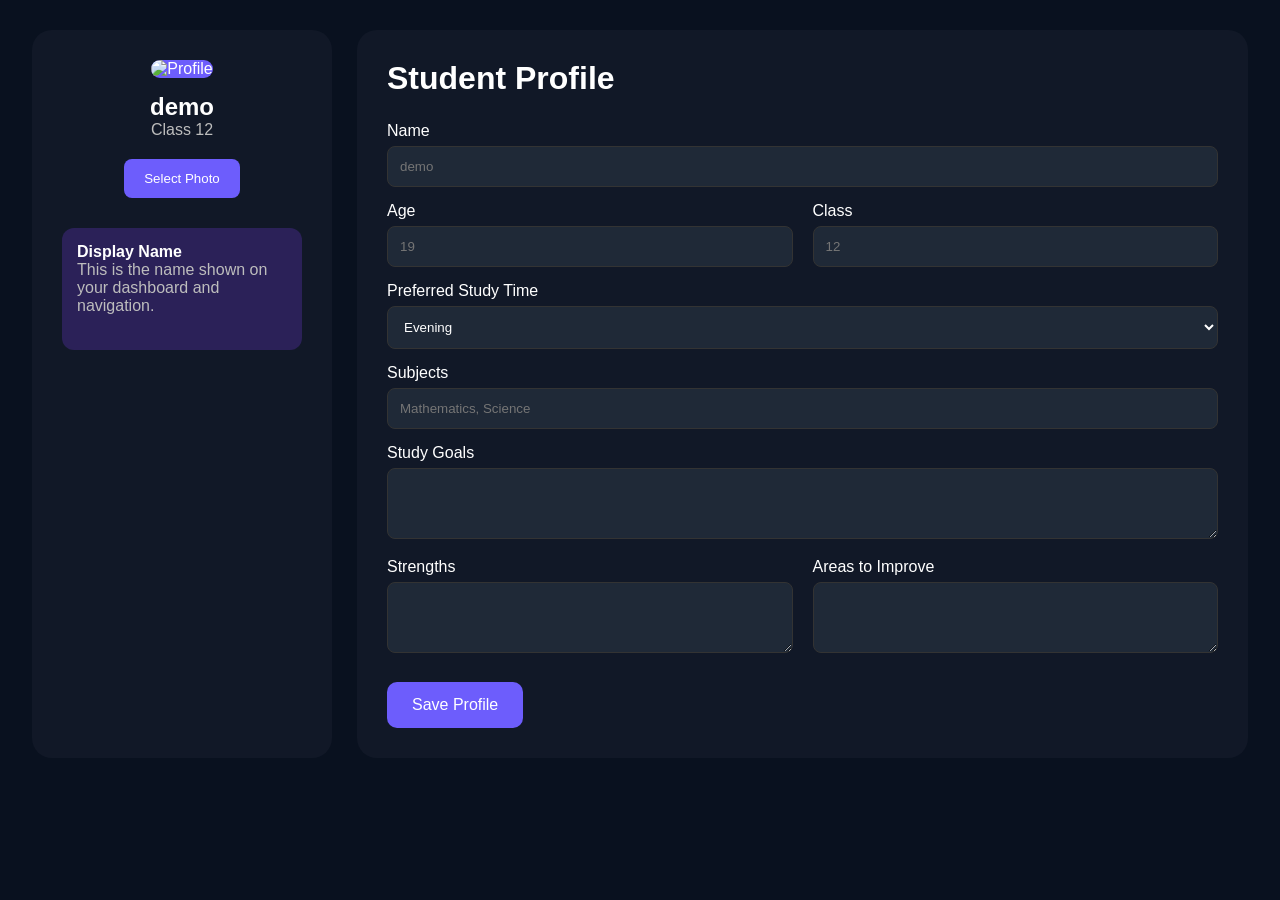
==== index.html @ e69a2b8f "Initial commit" ====
<!DOCTYPE html>
<html lang="en">
<head>
<meta charset="UTF-8">
<meta name="viewport" content="width=device-width, initial-scale=1.0">
<title>Student Profile</title>
<link rel="stylesheet" href="style.css">
</head>
<body>

<div class="container">

    <!-- Left Card -->
    <div class="profile-card">

        <div class="avatar">
            <img src="images/profile.png" alt="Profile">
        </div>

        <h2>demo</h2>
        <p>Class 12</p>

        <button>Select Photo</button>

        <div class="info-box">
            <h4>Display Name</h4>
            <p>This is the name shown on your dashboard and navigation.</p>
        </div>

    </div>

    <!-- Right Form -->

    <div class="form-card">

        <h1>Student Profile</h1>

        <label>Name</label>
        <input type="text" placeholder="demo">

        <div class="row">
            <div>
                <label>Age</label>
                <input type="number" placeholder="19">
            </div>

            <div>
                <label>Class</label>
                <input type="text" placeholder="12">
            </div>
        </div>

        <label>Preferred Study Time</label>

        <select>
            <option>Morning</option>
            <option>Afternoon</option>
            <option selected>Evening</option>
            <option>Night</option>
        </select>

        <label>Subjects</label>

        <input type="text" placeholder="Mathematics, Science">

        <label>Study Goals</label>

        <textarea rows="3"></textarea>

        <div class="row">

            <div>
                <label>Strengths</label>
                <textarea rows="3"></textarea>
            </div>

            <div>
                <label>Areas to Improve</label>
                <textarea rows="3"></textarea>
            </div>

        </div>

        <button class="save-btn">Save Profile</button>

    </div>

</div>

<script src="script.js"></script>

</body>
</html>
---- style.css ----
*{
margin:0;
padding:0;
box-sizing:border-box;
font-family:Arial,sans-serif;
}

body{
background:#09111f;
color:white;
}

.container{
width:95%;
max-width:1300px;
margin:30px auto;
display:flex;
gap:25px;
}

.profile-card{
width:300px;
background:#111827;
border-radius:20px;
padding:30px;
text-align:center;
}

.avatar img{
width:120px;
height:120px;
border-radius:20px;
object-fit:cover;
background:#6d5dfc;
}

.profile-card h2{
margin-top:15px;
}

.profile-card p{
color:#bdbdbd;
margin-bottom:20px;
}

.profile-card button{
background:#6d5dfc;
color:white;
border:none;
padding:12px 20px;
border-radius:8px;
cursor:pointer;
}

.info-box{
margin-top:30px;
background:#2b2158;
padding:15px;
border-radius:12px;
text-align:left;
}

.form-card{
flex:1;
background:#111827;
border-radius:20px;
padding:30px;
}

.form-card h1{
margin-bottom:25px;
}

label{
display:block;
margin-top:15px;
margin-bottom:6px;
}

input,
select,
textarea{
width:100%;
padding:12px;
background:#1f2937;
border:1px solid #333;
border-radius:8px;
color:white;
}

.row{
display:flex;
gap:20px;
}

.row div{
flex:1;
}

.save-btn{
margin-top:25px;
background:#6d5dfc;
padding:14px 25px;
border:none;
border-radius:10px;
color:white;
font-size:16px;
cursor:pointer;
}

.save-btn:hover{
background:#5b4bf0;
}
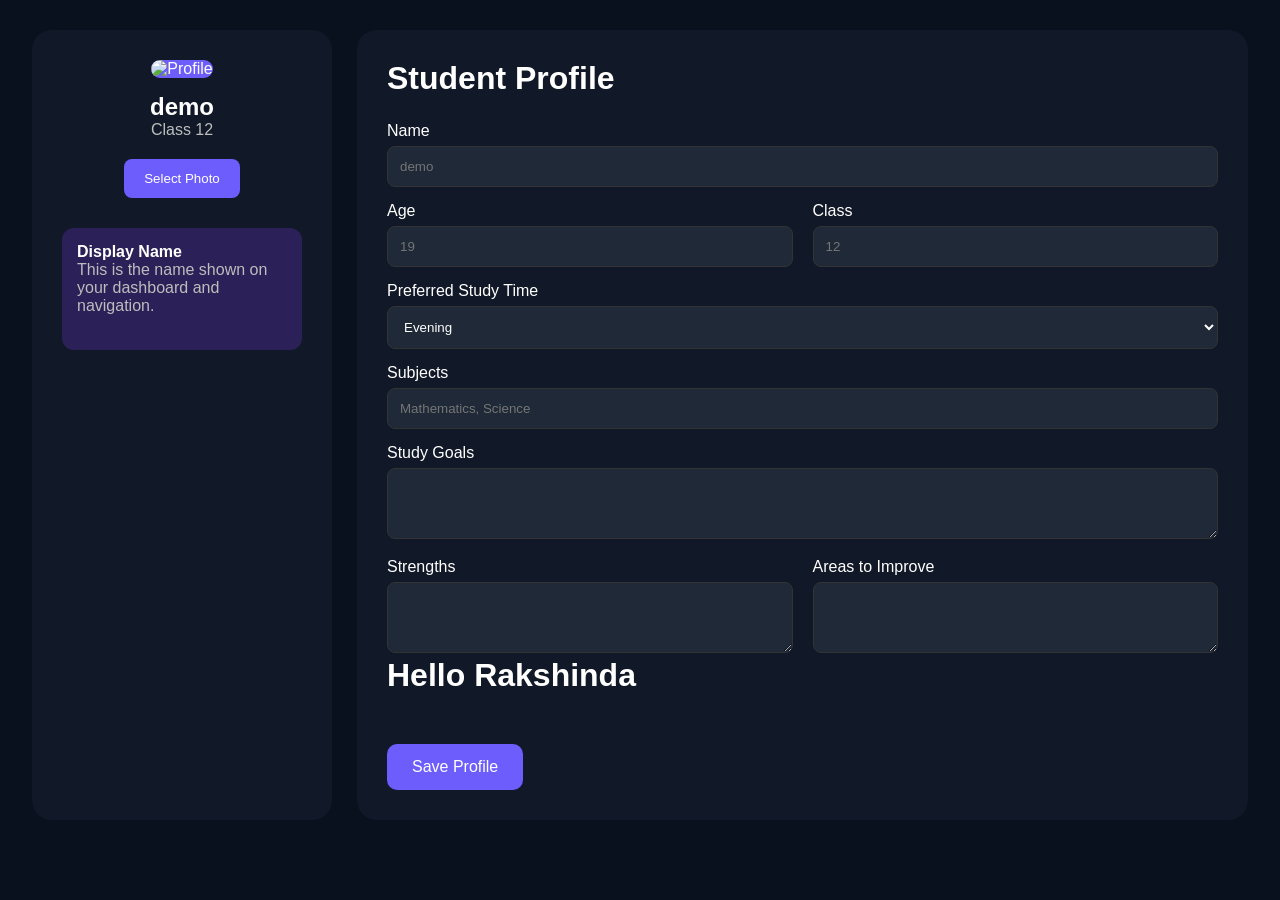
==== commit 23e71111: "Updated index.html" ====
--- a/index.html
+++ b/index.html
@@ -1,93 +1,94 @@
-<!DOCTYPE html>
-<html lang="en">
-<head>
-<meta charset="UTF-8">
-<meta name="viewport" content="width=device-width, initial-scale=1.0">
-<title>Student Profile</title>
-<link rel="stylesheet" href="style.css">
-</head>
-<body>
-
-<div class="container">
-
-    <!-- Left Card -->
-    <div class="profile-card">
-
-        <div class="avatar">
-            <img src="images/profile.png" alt="Profile">
-        </div>
-
-        <h2>demo</h2>
-        <p>Class 12</p>
-
-        <button>Select Photo</button>
-
-        <div class="info-box">
-            <h4>Display Name</h4>
-            <p>This is the name shown on your dashboard and navigation.</p>
-        </div>
-
-    </div>
-
-    <!-- Right Form -->
-
-    <div class="form-card">
-
-        <h1>Student Profile</h1>
-
-        <label>Name</label>
-        <input type="text" placeholder="demo">
-
-        <div class="row">
-            <div>
-                <label>Age</label>
-                <input type="number" placeholder="19">
-            </div>
-
-            <div>
-                <label>Class</label>
-                <input type="text" placeholder="12">
-            </div>
-        </div>
-
-        <label>Preferred Study Time</label>
-
-        <select>
-            <option>Morning</option>
-            <option>Afternoon</option>
-            <option selected>Evening</option>
-            <option>Night</option>
-        </select>
-
-        <label>Subjects</label>
-
-        <input type="text" placeholder="Mathematics, Science">
-
-        <label>Study Goals</label>
-
-        <textarea rows="3"></textarea>
-
-        <div class="row">
-
-            <div>
-                <label>Strengths</label>
-                <textarea rows="3"></textarea>
-            </div>
-
-            <div>
-                <label>Areas to Improve</label>
-                <textarea rows="3"></textarea>
-            </div>
-
-        </div>
-
-        <button class="save-btn">Save Profile</button>
-
-    </div>
-
-</div>
-
-<script src="script.js"></script>
-
-</body>
+<!DOCTYPE html>
+<html lang="en">
+<head>
+<meta charset="UTF-8">
+<meta name="viewport" content="width=device-width, initial-scale=1.0">
+<title>Student Profile</title>
+<link rel="stylesheet" href="style.css">
+</head>
+<body>
+
+<div class="container">
+
+    <!-- Left Card -->
+    <div class="profile-card">
+
+        <div class="avatar">
+            <img src="images/profile.png" alt="Profile">
+        </div>
+
+        <h2>demo</h2>
+        <p>Class 12</p>
+
+        <button>Select Photo</button>
+
+        <div class="info-box">
+            <h4>Display Name</h4>
+            <p>This is the name shown on your dashboard and navigation.</p>
+        </div>
+
+    </div>
+
+    <!-- Right Form -->
+
+    <div class="form-card">
+
+        <h1>Student Profile</h1>
+
+        <label>Name</label>
+        <input type="text" placeholder="demo">
+
+        <div class="row">
+            <div>
+                <label>Age</label>
+                <input type="number" placeholder="19">
+            </div>
+
+            <div>
+                <label>Class</label>
+                <input type="text" placeholder="12">
+            </div>
+        </div>
+
+        <label>Preferred Study Time</label>
+
+        <select>
+            <option>Morning</option>
+            <option>Afternoon</option>
+            <option selected>Evening</option>
+            <option>Night</option>
+        </select>
+
+        <label>Subjects</label>
+
+        <input type="text" placeholder="Mathematics, Science">
+
+        <label>Study Goals</label>
+
+        <textarea rows="3"></textarea>
+
+        <div class="row">
+
+            <div>
+                <label>Strengths</label>
+                <textarea rows="3"></textarea>
+            </div>
+
+            <div>
+                <label>Areas to Improve</label>
+                <textarea rows="3"></textarea>
+            </div>
+
+        </div>
+        <h1>Hello Rakshinda</h1>
+
+        <button class="save-btn">Save Profile</button>
+
+    </div>
+
+</div>
+
+<script src="script.js"></script>
+
+</body>
 </html>
--- a/style.css
+++ b/style.css
@@ -1,113 +1,113 @@
-*{
-margin:0;
-padding:0;
-box-sizing:border-box;
-font-family:Arial,sans-serif;
-}
-
-body{
-background:#09111f;
-color:white;
-}
-
-.container{
-width:95%;
-max-width:1300px;
-margin:30px auto;
-display:flex;
-gap:25px;
-}
-
-.profile-card{
-width:300px;
-background:#111827;
-border-radius:20px;
-padding:30px;
-text-align:center;
-}
-
-.avatar img{
-width:120px;
-height:120px;
-border-radius:20px;
-object-fit:cover;
-background:#6d5dfc;
-}
-
-.profile-card h2{
-margin-top:15px;
-}
-
-.profile-card p{
-color:#bdbdbd;
-margin-bottom:20px;
-}
-
-.profile-card button{
-background:#6d5dfc;
-color:white;
-border:none;
-padding:12px 20px;
-border-radius:8px;
-cursor:pointer;
-}
-
-.info-box{
-margin-top:30px;
-background:#2b2158;
-padding:15px;
-border-radius:12px;
-text-align:left;
-}
-
-.form-card{
-flex:1;
-background:#111827;
-border-radius:20px;
-padding:30px;
-}
-
-.form-card h1{
-margin-bottom:25px;
-}
-
-label{
-display:block;
-margin-top:15px;
-margin-bottom:6px;
-}
-
-input,
-select,
-textarea{
-width:100%;
-padding:12px;
-background:#1f2937;
-border:1px solid #333;
-border-radius:8px;
-color:white;
-}
-
-.row{
-display:flex;
-gap:20px;
-}
-
-.row div{
-flex:1;
-}
-
-.save-btn{
-margin-top:25px;
-background:#6d5dfc;
-padding:14px 25px;
-border:none;
-border-radius:10px;
-color:white;
-font-size:16px;
-cursor:pointer;
-}
-
-.save-btn:hover{
-background:#5b4bf0;
+*{
+margin:0;
+padding:0;
+box-sizing:border-box;
+font-family:Arial,sans-serif;
+}
+
+body{
+background:#09111f;
+color:white;
+}
+
+.container{
+width:95%;
+max-width:1300px;
+margin:30px auto;
+display:flex;
+gap:25px;
+}
+
+.profile-card{
+width:300px;
+background:#111827;
+border-radius:20px;
+padding:30px;
+text-align:center;
+}
+
+.avatar img{
+width:120px;
+height:120px;
+border-radius:20px;
+object-fit:cover;
+background:#6d5dfc;
+}
+
+.profile-card h2{
+margin-top:15px;
+}
+
+.profile-card p{
+color:#bdbdbd;
+margin-bottom:20px;
+}
+
+.profile-card button{
+background:#6d5dfc;
+color:white;
+border:none;
+padding:12px 20px;
+border-radius:8px;
+cursor:pointer;
+}
+
+.info-box{
+margin-top:30px;
+background:#2b2158;
+padding:15px;
+border-radius:12px;
+text-align:left;
+}
+
+.form-card{
+flex:1;
+background:#111827;
+border-radius:20px;
+padding:30px;
+}
+
+.form-card h1{
+margin-bottom:25px;
+}
+
+label{
+display:block;
+margin-top:15px;
+margin-bottom:6px;
+}
+
+input,
+select,
+textarea{
+width:100%;
+padding:12px;
+background:#1f2937;
+border:1px solid #333;
+border-radius:8px;
+color:white;
+}
+
+.row{
+display:flex;
+gap:20px;
+}
+
+.row div{
+flex:1;
+}
+
+.save-btn{
+margin-top:25px;
+background:#6d5dfc;
+padding:14px 25px;
+border:none;
+border-radius:10px;
+color:white;
+font-size:16px;
+cursor:pointer;
+}
+
+.save-btn:hover{
+background:#5b4bf0;
 }
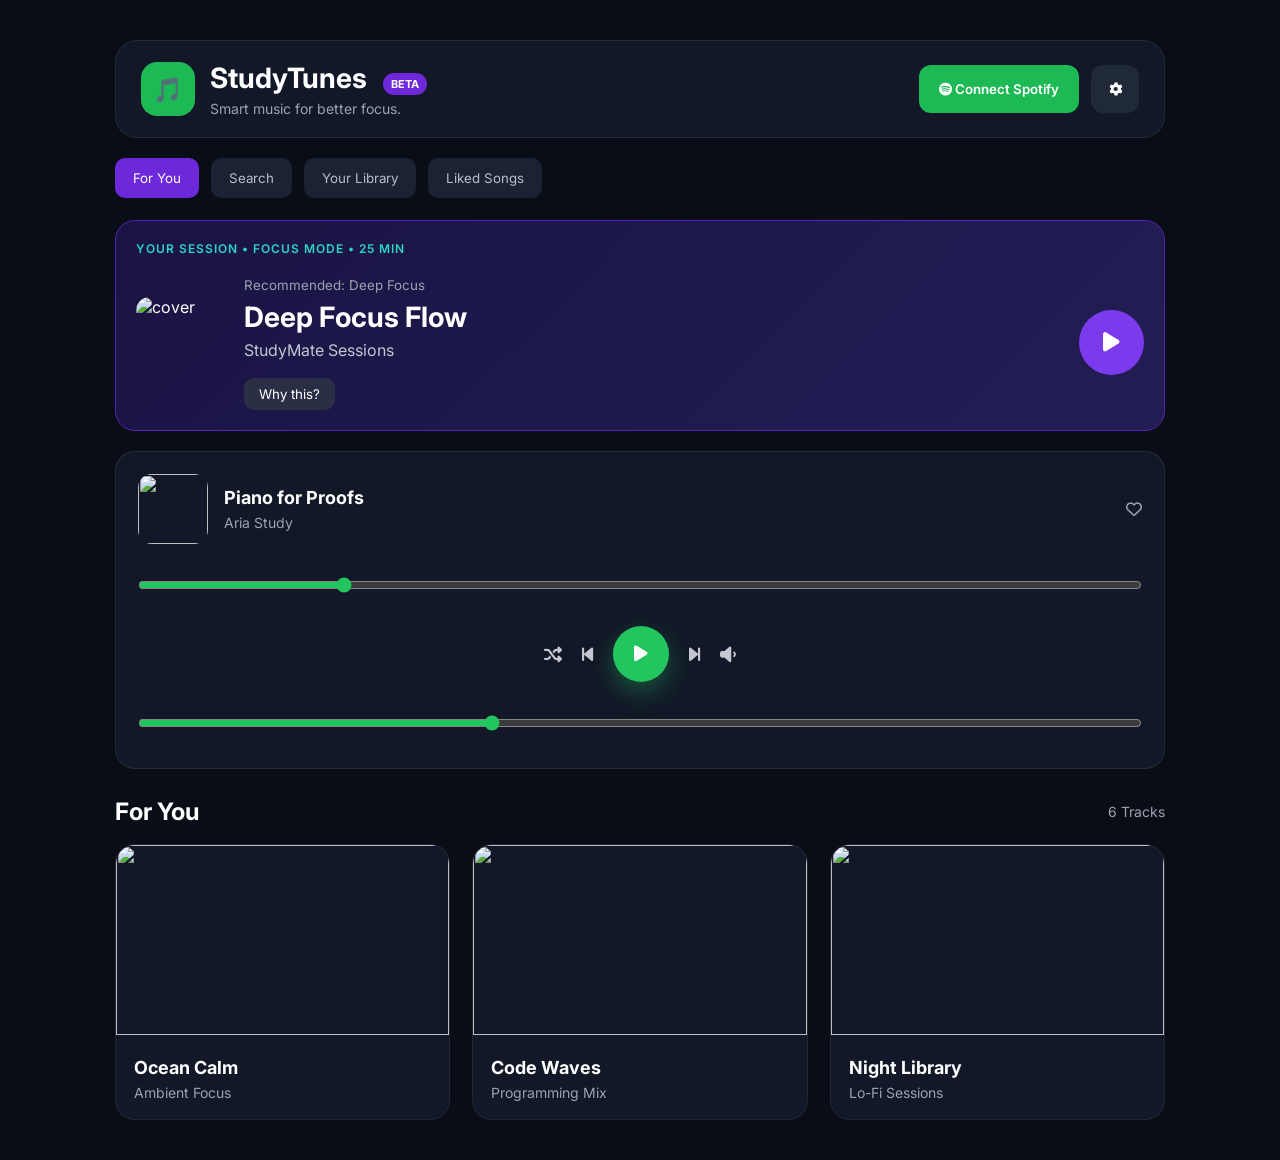
==== commit 3b4700c7: "Add files via upload" ====
--- a/index.html
+++ b/index.html
@@ -1,90 +1,222 @@
 <!DOCTYPE html>
 <html lang="en">
+
 <head>
-<meta charset="UTF-8">
-<meta name="viewport" content="width=device-width, initial-scale=1.0">
-<title>Student Profile</title>
-<link rel="stylesheet" href="style.css">
+    <meta charset="UTF-8">
+    <meta name="viewport" content="width=device-width, initial-scale=1.0">
+    <title>StudyTunes</title>
+
+    <link rel="stylesheet" href="style1.css">
+    <link rel="stylesheet" href="style2.css">
+
+    <link href="https://fonts.googleapis.com/css2?family=Inter:wght@300;400;500;600;700;800&display=swap" rel="stylesheet">
+
+    <link rel="stylesheet"
+        href="https://cdnjs.cloudflare.com/ajax/libs/font-awesome/6.7.2/css/all.min.css">
 </head>
+
 <body>
 
 <div class="container">
 
-    <!-- Left Card -->
-    <div class="profile-card">
-
-        <div class="avatar">
-            <img src="images/profile.png" alt="Profile">
-        </div>
-
-        <h2>demo</h2>
-        <p>Class 12</p>
-
-        <button>Select Photo</button>
-
-        <div class="info-box">
-            <h4>Display Name</h4>
-            <p>This is the name shown on your dashboard and navigation.</p>
-        </div>
-
-    </div>
-
-    <!-- Right Form -->
-
-    <div class="form-card">
-
-        <h1>Student Profile</h1>
-
-        <label>Name</label>
-        <input type="text" placeholder="demo">
-
-        <div class="row">
+    <!-- Header -->
+
+    <header class="header">
+
+        <div class="brand">
+
+            <div class="logo">
+                🎵
+            </div>
+
             <div>
-                <label>Age</label>
-                <input type="number" placeholder="19">
-            </div>
+
+                <div class="title">
+                    StudyTunes
+                    <span class="beta">BETA</span>
+                </div>
+
+                <div class="subtitle">
+                    Smart music for better focus.
+                </div>
+
+            </div>
+
+        </div>
+
+        <div class="actions">
+
+            <button class="spotify-btn">
+                <i class="fa-brands fa-spotify"></i>
+                Connect Spotify
+            </button>
+
+            <button class="icon-btn">
+                <i class="fa-solid fa-gear"></i>
+            </button>
+
+        </div>
+
+    </header>
+
+    <!-- Navigation -->
+
+    <nav class="tabs">
+
+        <button class="active">For You</button>
+        <button>Search</button>
+        <button>Your Library</button>
+        <button>Liked Songs</button>
+
+    </nav>
+
+    <!-- Hero -->
+
+    <section class="hero">
+
+        <div class="hero-top">
+
+            <span>YOUR SESSION • FOCUS MODE • 25 MIN</span>
+
+        </div>
+
+        <div class="hero-content">
+
+            <img src="https://picsum.photos/120/120?random=11" alt="cover">
+
+            <div class="hero-text">
+
+                <small>Recommended: Deep Focus</small>
+
+                <h2>Deep Focus Flow</h2>
+
+                <p>StudyMate Sessions</p>
+
+                <button class="why-btn">
+                    Why this?
+                </button>
+
+            </div>
+
+            <button class="play-btn">
+
+                <i class="fa-solid fa-play"></i>
+
+            </button>
+
+        </div>
+
+    </section>
+
+    <!-- Music Player -->
+
+    <section class="player">
+
+        <div class="song">
+
+            <img src="https://picsum.photos/80?random=20">
 
             <div>
-                <label>Class</label>
-                <input type="text" placeholder="12">
-            </div>
-        </div>
-
-        <label>Preferred Study Time</label>
-
-        <select>
-            <option>Morning</option>
-            <option>Afternoon</option>
-            <option selected>Evening</option>
-            <option>Night</option>
-        </select>
-
-        <label>Subjects</label>
-
-        <input type="text" placeholder="Mathematics, Science">
-
-        <label>Study Goals</label>
-
-        <textarea rows="3"></textarea>
-
-        <div class="row">
-
-            <div>
-                <label>Strengths</label>
-                <textarea rows="3"></textarea>
-            </div>
-
-            <div>
-                <label>Areas to Improve</label>
-                <textarea rows="3"></textarea>
-            </div>
-
-        </div>
-        <h1>Hello Rakshinda</h1>
-
-        <button class="save-btn">Save Profile</button>
-
-    </div>
+
+                <h3>Piano for Proofs</h3>
+
+                <span>Aria Study</span>
+
+            </div>
+
+            <i class="fa-regular fa-heart heart"></i>
+
+        </div>
+
+        <input type="range" value="20">
+
+        <div class="controls">
+
+            <button>
+                <i class="fa-solid fa-shuffle"></i>
+            </button>
+
+            <button>
+                <i class="fa-solid fa-backward-step"></i>
+            </button>
+
+            <button class="main-play">
+                <i class="fa-solid fa-play"></i>
+            </button>
+
+            <button>
+                <i class="fa-solid fa-forward-step"></i>
+            </button>
+
+            <button>
+                <i class="fa-solid fa-volume-low"></i>
+            </button>
+
+        </div>
+
+        <input type="range" value="35">
+
+    </section>
+
+    <!-- Recommendations -->
+
+    <section class="recommend">
+
+        <div class="section-header">
+
+            <h2>For You</h2>
+
+            <span>6 Tracks</span>
+
+        </div>
+
+        <div class="cards">
+
+            <div class="card">
+
+                <img src="https://picsum.photos/300/220?random=31">
+
+                <div class="card-info">
+
+                    <h4>Ocean Calm</h4>
+
+                    <p>Ambient Focus</p>
+
+                </div>
+
+            </div>
+
+            <div class="card">
+
+                <img src="https://picsum.photos/300/220?random=41">
+
+                <div class="card-info">
+
+                    <h4>Code Waves</h4>
+
+                    <p>Programming Mix</p>
+
+                </div>
+
+            </div>
+
+            <div class="card">
+
+                <img src="https://picsum.photos/300/220?random=51">
+
+                <div class="card-info">
+
+                    <h4>Night Library</h4>
+
+                    <p>Lo-Fi Sessions</p>
+
+                </div>
+
+            </div>
+
+        </div>
+
+    </section>
 
 </div>
 
--- a/style1.css
+++ b/style1.css
@@ -0,0 +1,333 @@
+/* ==========================
+   RESET
+========================== */
+
+*{
+    margin:0;
+    padding:0;
+    box-sizing:border-box;
+    font-family:'Inter',sans-serif;
+}
+
+body{
+
+    background:#090d16;
+    color:#fff;
+
+    display:flex;
+    justify-content:center;
+
+    min-height:100vh;
+
+    padding:40px 20px;
+
+}
+
+.container{
+
+    width:100%;
+    max-width:1050px;
+
+}
+
+/* ==========================
+   HEADER
+========================== */
+
+.header{
+
+    background:#121827;
+
+    border:1px solid rgba(255,255,255,.08);
+
+    border-radius:22px;
+
+    padding:20px 25px;
+
+    display:flex;
+
+    justify-content:space-between;
+
+    align-items:center;
+
+    margin-bottom:20px;
+
+}
+
+.brand{
+
+    display:flex;
+
+    align-items:center;
+
+    gap:15px;
+
+}
+
+.logo{
+
+    width:54px;
+
+    height:54px;
+
+    border-radius:16px;
+
+    background:#1DB954;
+
+    display:flex;
+
+    justify-content:center;
+
+    align-items:center;
+
+    font-size:24px;
+
+}
+
+.title{
+
+    font-size:28px;
+
+    font-weight:700;
+
+}
+
+.beta{
+
+    font-size:11px;
+
+    background:#6D28D9;
+
+    padding:4px 8px;
+
+    border-radius:20px;
+
+    margin-left:10px;
+
+}
+
+.subtitle{
+
+    color:#9CA3AF;
+
+    margin-top:5px;
+
+    font-size:14px;
+
+}
+
+/* ==========================
+   BUTTONS
+========================== */
+
+.actions{
+
+    display:flex;
+
+    gap:12px;
+
+}
+
+.spotify-btn{
+
+    border:none;
+
+    background:#1DB954;
+
+    color:#fff;
+
+    padding:12px 20px;
+
+    border-radius:12px;
+
+    cursor:pointer;
+
+    font-weight:600;
+
+    transition:.3s;
+
+}
+
+.spotify-btn:hover{
+
+    transform:translateY(-2px);
+
+    background:#1ED760;
+
+}
+
+.icon-btn{
+
+    width:48px;
+
+    height:48px;
+
+    border:none;
+
+    border-radius:12px;
+
+    background:#1F2937;
+
+    color:#fff;
+
+    cursor:pointer;
+
+}
+
+/* ==========================
+   TABS
+========================== */
+
+.tabs{
+
+    display:flex;
+
+    gap:12px;
+
+    margin-bottom:22px;
+
+}
+
+.tabs button{
+
+    border:none;
+
+    background:#1A2233;
+
+    color:#B7BDC8;
+
+    padding:12px 18px;
+
+    border-radius:10px;
+
+    cursor:pointer;
+
+    transition:.3s;
+
+}
+
+.tabs button.active{
+
+    background:#6D28D9;
+
+    color:#fff;
+
+}
+
+/* ==========================
+   HERO CARD
+========================== */
+
+.hero{
+
+    background:linear-gradient(135deg,#1A1444,#221E55);
+
+    border:1px solid #5B21B6;
+
+    border-radius:20px;
+
+    padding:20px;
+
+    margin-bottom:20px;
+
+}
+
+.hero-top{
+
+    color:#2DD4BF;
+
+    font-size:12px;
+
+    font-weight:600;
+
+    letter-spacing:1px;
+
+    margin-bottom:18px;
+
+}
+
+.hero-content{
+
+    display:flex;
+
+    align-items:center;
+
+    gap:18px;
+
+}
+
+.hero img{
+
+    width:90px;
+
+    height:90px;
+
+    border-radius:14px;
+
+    object-fit:cover;
+
+}
+
+.hero-text{
+
+    flex:1;
+
+}
+
+.hero-text small{
+
+    color:#9CA3AF;
+
+}
+
+.hero-text h2{
+
+    margin:6px 0;
+
+    font-size:28px;
+
+}
+
+.hero-text p{
+
+    color:#C4C7CF;
+
+}
+
+.why-btn{
+
+    margin-top:18px;
+
+    border:none;
+
+    background:#2A2F45;
+
+    color:#fff;
+
+    padding:8px 15px;
+
+    border-radius:10px;
+
+    cursor:pointer;
+
+}
+
+.play-btn{
+
+    width:65px;
+
+    height:65px;
+
+    border:none;
+
+    border-radius:50%;
+
+    background:#7C3AED;
+
+    color:white;
+
+    font-size:22px;
+
+    cursor:pointer;
+
+}
--- a/style2.css
+++ b/style2.css
@@ -0,0 +1,406 @@
+/* ==========================
+   PLAYER
+========================== */
+
+.player{
+
+    background:#121827;
+
+    border:1px solid rgba(255,255,255,.08);
+
+    border-radius:20px;
+
+    padding:22px;
+
+    margin-bottom:28px;
+
+}
+
+.song{
+
+    display:flex;
+
+    align-items:center;
+
+    gap:16px;
+
+    margin-bottom:18px;
+
+}
+
+.song img{
+
+    width:70px;
+
+    height:70px;
+
+    border-radius:14px;
+
+    object-fit:cover;
+
+}
+
+.song h3{
+
+    font-size:18px;
+
+    margin-bottom:4px;
+
+}
+
+.song span{
+
+    color:#9CA3AF;
+
+    font-size:14px;
+
+}
+
+.heart{
+
+    margin-left:auto;
+
+    color:#9CA3AF;
+
+    cursor:pointer;
+
+    transition:.3s;
+
+}
+
+.heart:hover{
+
+    color:#EF4444;
+
+}
+
+.player input[type="range"]{
+
+    width:100%;
+
+    margin:15px 0;
+
+    accent-color:#22C55E;
+
+    cursor:pointer;
+
+}
+
+.controls{
+
+    display:flex;
+
+    justify-content:center;
+
+    align-items:center;
+
+    gap:20px;
+
+    margin:18px 0;
+
+}
+
+.controls button{
+
+    background:none;
+
+    border:none;
+
+    color:#C4C7CF;
+
+    font-size:18px;
+
+    cursor:pointer;
+
+    transition:.3s;
+
+}
+
+.controls button:hover{
+
+    color:#22C55E;
+
+}
+
+.main-play{
+
+    width:56px;
+
+    height:56px;
+
+    border-radius:50%;
+
+    background:#22C55E !important;
+
+    color:#fff !important;
+
+    font-size:20px;
+
+    display:flex;
+
+    justify-content:center;
+
+    align-items:center;
+
+    box-shadow:0 10px 25px rgba(34,197,94,.35);
+
+}
+
+.main-play:hover{
+
+    transform:scale(1.08);
+
+}
+
+/* ==========================
+   FOR YOU
+========================== */
+
+.recommend{
+
+    margin-top:10px;
+
+}
+
+.section-header{
+
+    display:flex;
+
+    justify-content:space-between;
+
+    align-items:center;
+
+    margin-bottom:18px;
+
+}
+
+.section-header h2{
+
+    font-size:24px;
+
+}
+
+.section-header span{
+
+    color:#9CA3AF;
+
+    font-size:14px;
+
+}
+
+.cards{
+
+    display:grid;
+
+    grid-template-columns:repeat(auto-fit,minmax(250px,1fr));
+
+    gap:22px;
+
+}
+
+.card{
+
+    background:#121827;
+
+    border-radius:20px;
+
+    overflow:hidden;
+
+    border:1px solid rgba(255,255,255,.06);
+
+    transition:.35s;
+
+    cursor:pointer;
+
+}
+
+.card:hover{
+
+    transform:translateY(-8px);
+
+    box-shadow:0 20px 35px rgba(0,0,0,.35);
+
+}
+
+.card img{
+
+    width:100%;
+
+    height:190px;
+
+    object-fit:cover;
+
+}
+
+.card-info{
+
+    padding:18px;
+
+}
+
+.card-info h4{
+
+    font-size:18px;
+
+    margin-bottom:6px;
+
+}
+
+.card-info p{
+
+    color:#9CA3AF;
+
+    font-size:14px;
+
+}
+
+/* ==========================
+   SCROLLBAR
+========================== */
+
+::-webkit-scrollbar{
+
+    width:10px;
+
+}
+
+::-webkit-scrollbar-track{
+
+    background:#0B1020;
+
+}
+
+::-webkit-scrollbar-thumb{
+
+    background:#2A3348;
+
+    border-radius:20px;
+
+}
+
+::-webkit-scrollbar-thumb:hover{
+
+    background:#3B455D;
+
+}
+
+/* ==========================
+   ANIMATION
+========================== */
+
+.header,
+.hero,
+.player,
+.card{
+
+    animation:fadeUp .7s ease;
+
+}
+
+@keyframes fadeUp{
+
+    from{
+
+        opacity:0;
+
+        transform:translateY(20px);
+
+    }
+
+    to{
+
+        opacity:1;
+
+        transform:translateY(0);
+
+    }
+
+}
+
+/* ==========================
+   RESPONSIVE
+========================== */
+
+@media(max-width:900px){
+
+    .header{
+
+        flex-direction:column;
+
+        gap:20px;
+
+        align-items:flex-start;
+
+    }
+
+    .actions{
+
+        width:100%;
+
+    }
+
+    .spotify-btn{
+
+        flex:1;
+
+    }
+
+}
+
+@media(max-width:768px){
+
+    .hero-content{
+
+        flex-direction:column;
+
+        align-items:flex-start;
+
+    }
+
+    .play-btn{
+
+        align-self:flex-end;
+
+    }
+
+    .tabs{
+
+        flex-wrap:wrap;
+
+    }
+
+    .tabs button{
+
+        flex:1;
+
+    }
+
+}
+
+@media(max-width:520px){
+
+    body{
+
+        padding:16px;
+
+    }
+
+    .title{
+
+        font-size:22px;
+
+    }
+
+    .cards{
+
+        grid-template-columns:1fr;
+
+    }
+
+    .controls{
+
+        gap:12px;
+
+    }
+
+}
